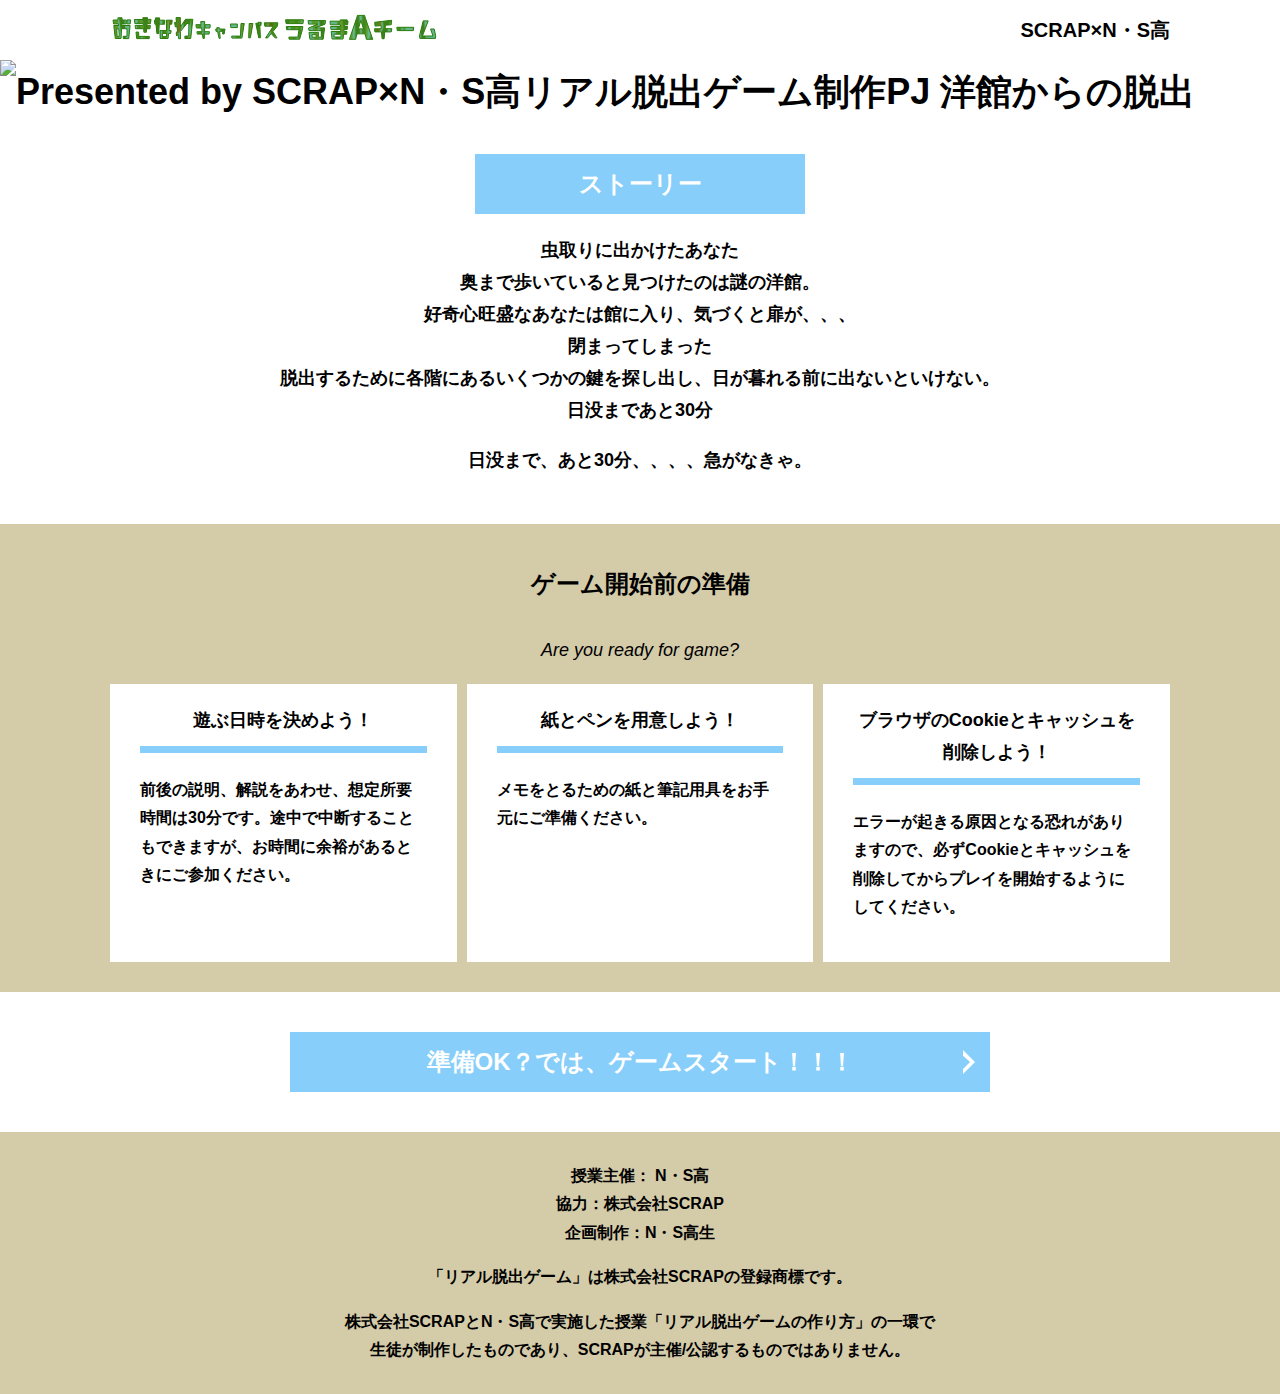
==== index.html @ fb6b9036 "Update index.html" ====
<!DOCTYPE html>
<html lang="ja">
<head>
  <meta charset="UTF-8">
  <meta http-equiv="X-UA-Compatible" content="IE=edge">
  <meta name="viewport" content="width=device-width, initial-scale=1.0">
  <title>洋館からの脱出 │ Project N</title>
  <link rel="stylesheet" href="assets/css/normalize.css">
  <link rel="stylesheet" href="assets/css/style.css">
</head>
<body>
  <svg width="0" height="0" class="hidden">
    <symbol xmlns="http://www.w3.org/2000/svg" viewBox="0 0 12.47 24.94" id="arrow" class="arrow_svg">
      <title>arrow</title>
      <polygon points="0 24.94 0 19.66 7.35 12.47 0 5.92 0 0 12.47 12.47 0 24.94"/>
    </symbol>
  </svg>
  <header class="header">
    <div class="container">
      <div class="header__logo"><img src="assets/images/logo.svg" alt="チームロゴ"></div>
      <div class="header__name">SCRAP×N・S高</div>
    </div>
  </header>
  <main class="main index-page">
    <!-- タイトルエリア　ここから -->
    <h1 class="main-title"><img src="assets/images/" alt="Presented by SCRAP×N・S高リアル脱出ゲーム制作PJ 洋館からの脱出"></h1>
    <!-- タイトルエリア　ここまで -->
    <section class="section section--story">
      <div class="container">
        <h2 class="section-title section-title--keycolor section-title--story">ストーリー</h2>
        <div class="story">
          <p class="text-center">虫取りに出かけたあなた<br>
            奥まで歩いていると見つけたのは謎の洋館。<br>
            好奇心旺盛なあなたは館に入り、気づくと扉が、、、<br>
            閉まってしまった<br>
            脱出するために各階にあるいくつかの鍵を探し出し、日が暮れる前に出ないといけない。<br>
            日没まであと30分　</p>
          
            <ul class="story__note">
         
          </div>
          <p class="text-center">日没まで、あと30分、、、、急がなきゃ。<br>           
        </div>
      </div>
    </section>
    <section class="section bg-color--gray">
      <div class="container">
        <h2 class="section-title">ゲーム開始前の準備</h2>
        <p class="font-eng text-center">Are you ready for game?</p>
        <!--
          class名"row"内のclass名"column"が横並びになります。
          改行する場合は以下のように追加してください。
          <div class="row">
            <div class="column">
              ～ 内容 ～
            </div>
          </div>
        -->
        <div class="row">
          <div class="column">
            <div class="card">
              <h3 class="card__title">遊ぶ日時を決めよう！</h3>
              <p class="card__content">前後の説明、解説をあわせ、想定所要時間は30分です。途中で中断することもできますが、お時間に余裕があるときにご参加ください。</p>
            </div>
          </div>
          <div class="column">
            <div class="card">
              <h3 class="card__title">紙とペンを用意しよう！</h3>
              <p class="card__content">メモをとるための紙と筆記用具をお手元にご準備ください。</p>
            </div>
          </div>
          <div class="column">
            <div class="card">
              <h3 class="card__title">ブラウザのCookieとキャッシュを<br>削除しよう！</h3>
              <p class="card__content">エラーが起きる原因となる恐れがありますので、必ずCookieとキャッシュを削除してからプレイを開始するようにしてください。</p>
          
            </div>
          </div>
        </div>
      </div>
    </section>
    <section class="section">
      <div class="container">
        <a class="btn" href="main.html">準備OK？では、ゲームスタート！！！<svg class="btn__arrow"><use xlink:href="#arrow"></use></svg></a>
      </div>
    </section>
  </main>
  <footer class="footer section bg-color--gray">
    <div class="container">
      <p class="text-center">授業主催： N・S高<br>協力：株式会社SCRAP<br>企画制作：N・S高生</p>
      <p class="text-center">「リアル脱出ゲーム」は株式会社SCRAPの登録商標です。</p>
      <p class="text-center">株式会社SCRAPとN・S高で実施した授業「リアル脱出ゲームの作り方」の一環で<br>生徒が制作したものであり、SCRAPが主催/公認するものではありません。</p>
    </div>
  </footer>
</body>
</html>
---- assets/css/style.css ----
@charset "UTF-8";
/****************************
 * 共通CSSのテンプレートです。
*****************************/
*,
*::before,
*::after {
  -webkit-box-sizing: border-box;
          box-sizing: border-box;
}

html {
  font-size: 18px;
  -webkit-box-sizing: border-box;
          box-sizing: border-box;
}

body {
  overflow-x: hidden;
  font-family: "游ゴシック体", "Yu Gothic", YuGothic, "ヒラギノ角ゴ Pro", "Hiragino Kaku Gothic Pro", "メイリオ", "Meiryo", sans-serif;
  font-size: 18px;
  line-height: 1.77778;
  font-weight: bold;
  text-decoration: none;
  border: none;
  list-style: none;
  color: #000;
  margin: 0;
}

img {
  width: 100%;
}

figure {
  margin: 0;
}

figcaption {
  margin-top: 30px;
  font-size: 14px;
}

@media screen and (max-width: 767px) {
  figcaption {
    font-size: 13px;
  }
}

input[type=text] {
  font-size: 18px;
  border: none;
  padding: 25px 35px;
  display: block;
  margin: 0 auto;
  max-width: 580px;
  width: 100%;
}

::-webkit-input-placeholder {
  color: #999;
}

:-ms-input-placeholder {
  color: #999;
}

::-ms-input-placeholder {
  color: #999;
}

::placeholder {
  color: #999;
}

button {
  cursor: pointer;
  display: block;
  border: none;
  margin: 0 auto;
  background-color: #00bfff
;
  color: #fff;
  width: 287px;
  height: 55px;
}

/*******************
* Layout
*******************/
.section {
  padding-top: 30px;
  padding-bottom: 30px;
}

.section--clear {
  /* ステージクリア画面 */
  position: fixed;
  display: none;
  /* 読み込み時に一瞬表示されるのを防ぐ */
  -webkit-box-pack: center;
      -ms-flex-pack: center;
          justify-content: center;
  -webkit-box-align: center;
      -ms-flex-align: center;
          align-items: center;
  top: 0;
  bottom: 0;
  left: 0;
  right: 0;
  z-index: 200;
}

.section--clear.isClear {
  display: -webkit-box;
  display: -ms-flexbox;
  display: flex;
}

.container {
  width: 1100px;
  padding-left: 20px;
  padding-right: 20px;
  margin: 0 auto;
}

@media screen and (max-width: 1100px) {
  .container {
    width: calc(100% - 40px);
  }
}

.row {
  display: -webkit-box;
  display: -ms-flexbox;
  display: flex;
  -ms-flex-line-pack: stretch;
      align-content: stretch;
  gap: 10px;
}

.row + .row {
  margin-top: 20px;
}

.column {
  width: 100%;
}

.card {
  background-color: #fff;
  margin-bottom: 20px;
  height: 100%;
}

.card__title {
  font-size: 18px;
  text-align: center;
  margin: 0;
  padding: 20px 30px;
  position: relative;
  cursor: pointer;
}

.card__content {
  -webkit-transition: all 0.3s;
  transition: all 0.3s;
  font-size: 16px;
  padding: 20px 30px;
  margin: 0;
  position: relative;
}

.card__content::before {
  display: block;
  content: '';
  width: calc(100% - 60px);
  height: 7px;
  background-color: #87cefa;
  position: absolute;
  top: -10px;
  left: 30px;
}

.hint-page .card {
  height: auto;
}

.hint-page .card__content {
  display: none;
  text-align: center;
}

.hint-page .card__arrow {
  position: absolute;
  top: calc(50% - 12px);
  right: 45px;
  -webkit-transform: rotate(90deg);
          transform: rotate(90deg);
  -webkit-transition: all 0.3s;
  transition: all 0.3s;
  fill: #009245;
  width: 12px;
  height: 24px;
}

.hint-page .card.is-open .card__content {
  display: block;
}

.hint-page .card.is-open .card__arrow {
  -webkit-transform: rotate(-90deg);
          transform: rotate(-90deg);
}

.box {
  padding: 35px 30px;
}

.youtube {
  position: relative;
  width: 100%;
  padding-top: 56.25%;
}

.youtube iframe {
  position: absolute;
  top: 0;
  left: 0;
  width: 100%;
  height: 100%;
}

.youtube__container {
  max-width: 800px;
  margin: 0 auto;
}

/*********************
* Color
*********************/
.bg-color--keycolor {
  background-color: #d4cba9;
}

.bg-color--subcolor {
}

.bg-color--gray {
  background-color: #d4cba9 ;
}

/*********************
* title
**********************/
.main-title {
  margin: 0;
}

.sub-title {
  text-align: center;
  font-size: 18px;
  line-height: 1.66667;
}

.sub-title__bg {
  background-color: #fcee21;
  padding-left: 1rem;
  padding-right: 1rem;
}

.section-title {
  font-size: 24px;
  line-height: 1.75;
  text-align: center;
  padding: 9px 20px;
  background-color: 色;
  margin: 0 -20px 20px -20px;
}

.section-title__stage {
  display: inline-block;
  margin-right: 2rem;
}

.section-title--keycolorlight {
  background-color:#d4cba9;
}

.section-title--keycolorlight .section-title__stage {
  color: #000;
}

.section-title--keycolor {
  background-color: #87cefa;
}

.section-title--story {
  width: 330px;
  margin: 0 auto 20px;
  color: #fff;
}

.section-title--border {
  position: relative;
  font-size: 30px;
  text-align: center;
  line-height: 1.06667;
  margin: 0;
  padding-bottom: 15px;
  color: #000;
}

.section-title--border::after {
  position: absolute;
  bottom: 0;
  left: calc(50% - 95px);
  display: block;
  content: '';
  background-color: #fff;
  height: 2.6px;
  width: 190px;
}

/******************
* text
******************/
.font-eng {
  font-style: italic;
  font-weight: normal;
}

/*************************
* Button
*************************/
.btn {
  display: block;
  text-decoration: none;
  cursor: pointer;
  background-color: #87cefa;
  color: #fff;
  font-size: 24px;
  line-height: 1.54167;
  text-align: center;
  padding: 11.5px;
  width: calc(100% - 40px);
  max-width: 700px;
  margin: 10px auto;
  position: relative;
}

.btn:hover {
  opacity: 0.7;
}

.btn__arrow {
  position: absolute;
  top: calc(50% - 12px);
  right: 15px;
  fill: #fff;
  width: 12px;
  height: 24px;
}

/****************
* header
*****************/
.header {
  background-color: #fff;
  height: 60px;
}

.header .container {
  display: -webkit-box;
  display: -ms-flexbox;
  display: flex;
  -webkit-box-pack: justify;
      -ms-flex-pack: justify;
          justify-content: space-between;
  -webkit-box-align: center;
      -ms-flex-align: center;
          align-items: center;
  height: 100%;
}

.header__logo {
  width: 330px;
  height: 42px;
}

.header__name {
  font-size: 20px;
  line-height: 1.1;
}

.footer {
  font-size: 16px;
}

.footer p:first-child {
  margin-top: 0;
}

.footer p:last-child {
  margin-bottom: 0;
}

/********************
* main
********************/
.story__note {
  margin: 0;
}

.story__note__outer {
  width: 860px;
  display: -webkit-box;
  display: -ms-flexbox;
  display: flex;
  padding: 20px;
  margin: 20px auto;
  -webkit-box-pack: center;
      -ms-flex-pack: center;
          justify-content: center;
}

@media screen and (max-width: 940px) {
  .story__note__outer {
    width: 100%;
  }
}

.stage-column__container + .stage-column__container {
  border-top: 2px solid #fff;
}

.answer {
  font-size: 18px;
  margin-bottom: 20px;
  line-height: 80px;
  word-spacing: 20px;
}

.err-message {
  color: #000;
  font-size: 18px;
  text-align: center;
}

.link-hint {
  text-align: center;
  display: block;
  margin-top: 20px;
  color: #000;
}

.clear-message {
  background-color: #fff;
  padding: 30px 30px 60px;
  position: relative;
}

.clear-message__title {
  position: relative;
  display: block;
  text-align: center;
  color: #000;
  font-size: 30px;
  padding-bottom: 10px;
  margin-bottom: 35px;
}

.clear-message__title::after {
  content: '';
  position: absolute;
  display: block;
  width: 183px;
  height: 2px;
  background-color: #fff;
  bottom: 0;
  left: calc(50% - (183px/2));
}

.clear-message__content {
  text-align: center;
}

.clear-message__btn {
  position: absolute;
  bottom: -30px;
  left: calc(50% - 144px);
  width: 288px;
  margin: 0;
}

/********************
* Utility
********************/
.text-center {
  text-align: center;
}

.text-left {
  text-align: left;
}

.text-right {
  text-align: right;
}

.hidden {
  display: none;
}
/*# sourceMappingURL=style.css.map */
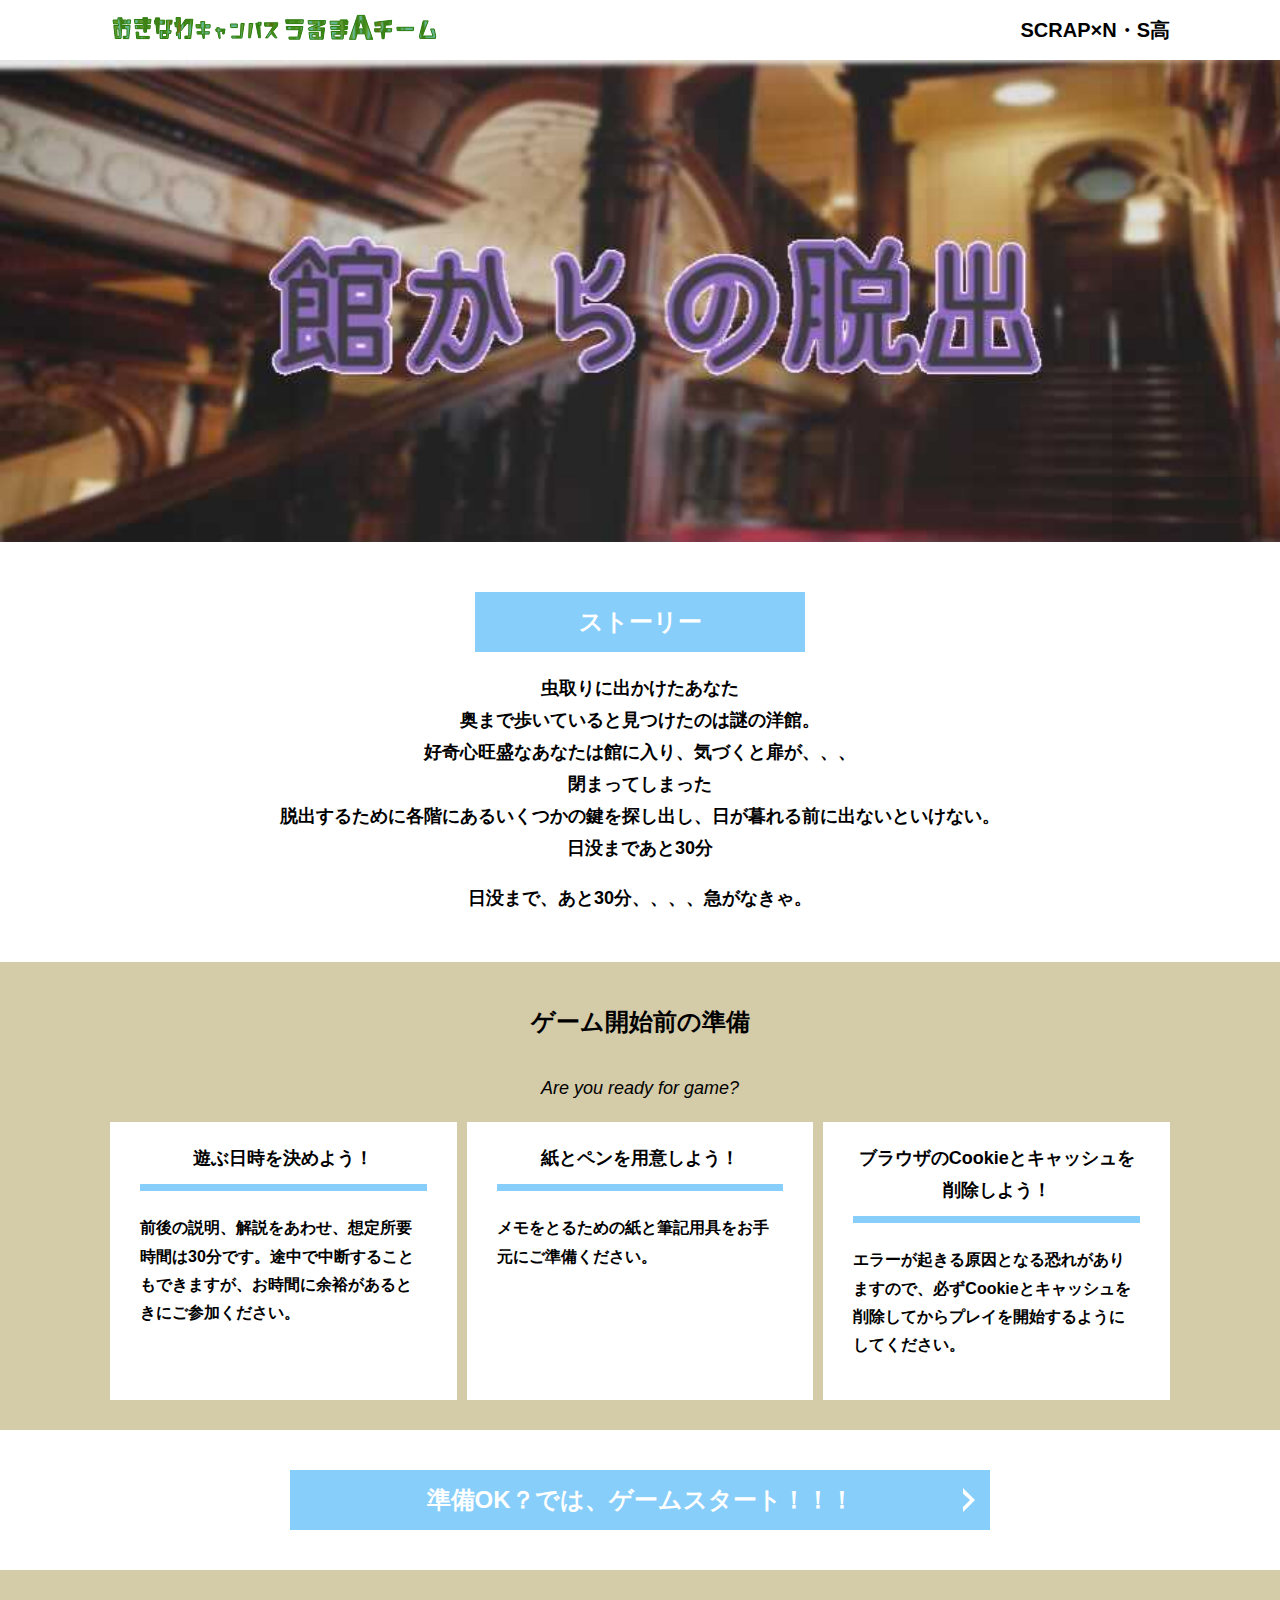
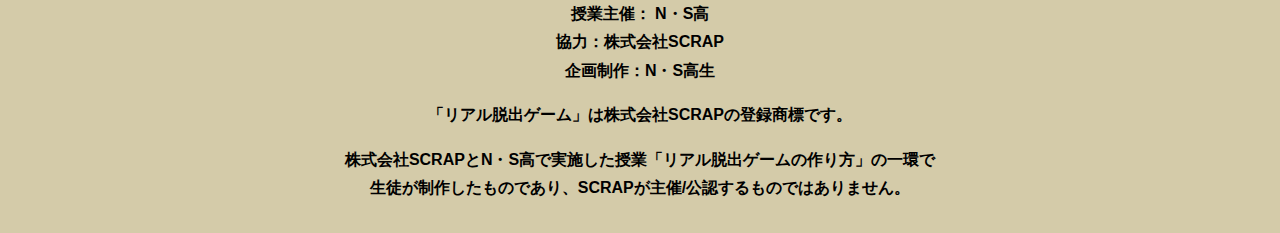
==== commit 9a308c0c: "Update index.html" ====
--- a/index.html
+++ b/index.html
@@ -23,7 +23,7 @@
   </header>
   <main class="main index-page">
     <!-- タイトルエリア　ここから -->
-    <h1 class="main-title"><img src="assets/images/" alt="Presented by SCRAP×N・S高リアル脱出ゲーム制作PJ 洋館からの脱出"></h1>
+    <h1 class="main-title"><img src="assets/images/ios__________.jpeg" alt="Presented by SCRAP×N・S高リアル脱出ゲーム制作PJ 洋館からの脱出"></h1>
     <!-- タイトルエリア　ここまで -->
     <section class="section section--story">
       <div class="container">
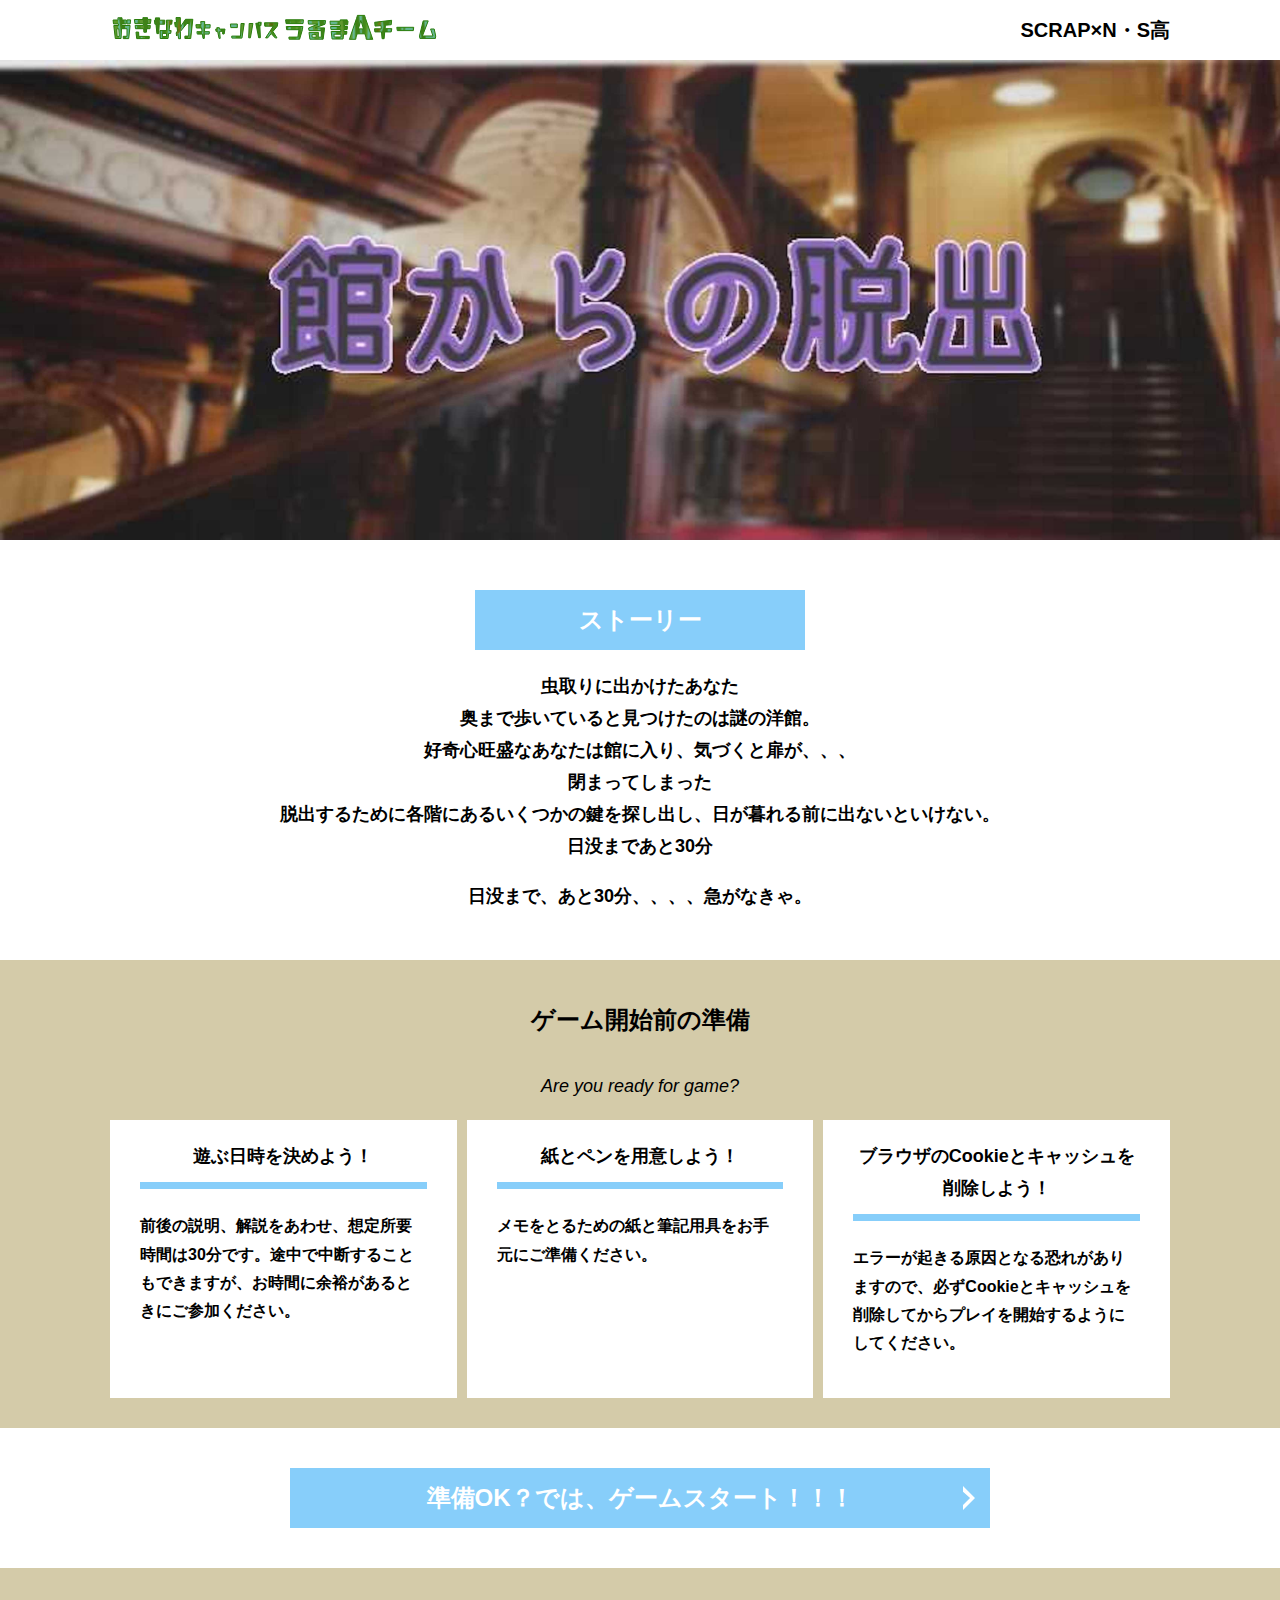
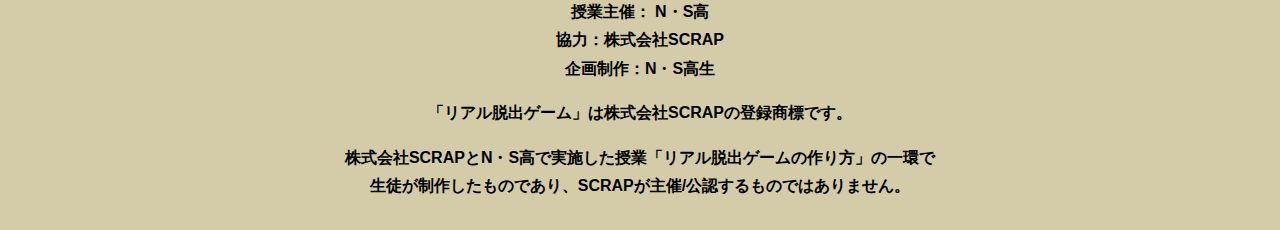
==== commit 622a5afb: "Update index.html" ====
--- a/index.html
+++ b/index.html
@@ -23,7 +23,7 @@
   </header>
   <main class="main index-page">
     <!-- タイトルエリア　ここから -->
-    <h1 class="main-title"><img src="assets/images/ios__________.jpeg" alt="Presented by SCRAP×N・S高リアル脱出ゲーム制作PJ 洋館からの脱出"></h1>
+    <h1 class="main-title"><img src="assets/images/ホーム画面.jpeg" alt="Presented by SCRAP×N・S高リアル脱出ゲーム制作PJ 洋館からの脱出"></h1>
     <!-- タイトルエリア　ここまで -->
     <section class="section section--story">
       <div class="container">
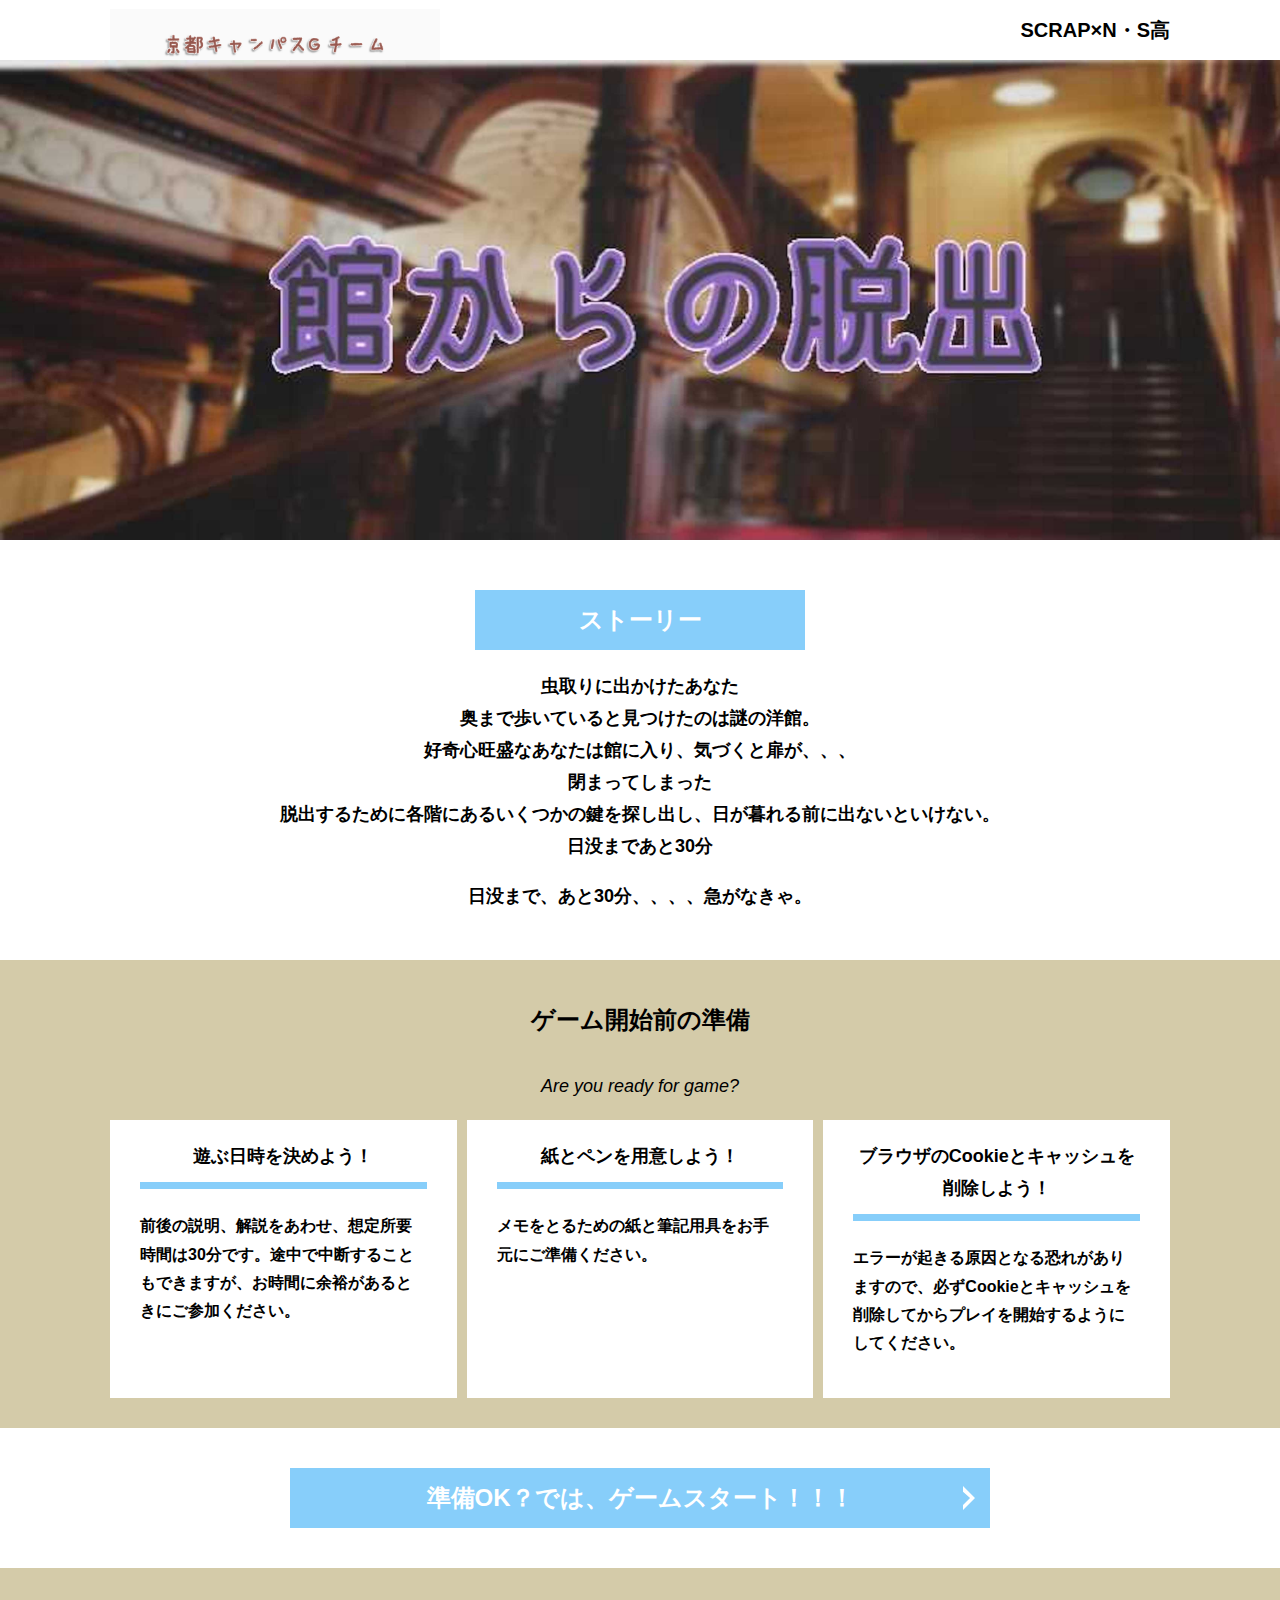
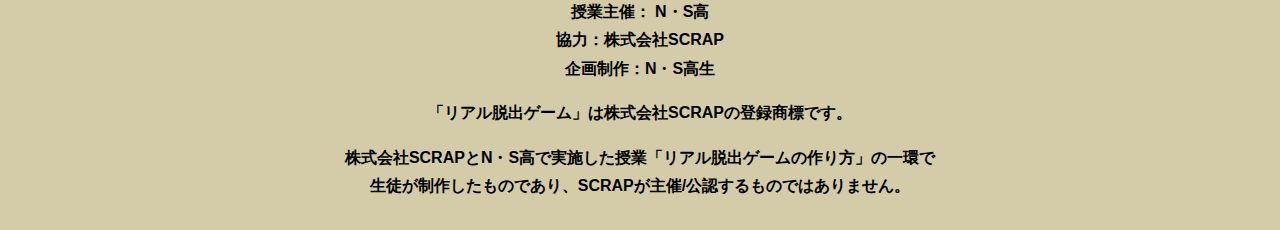
==== commit 7770dbbd: "Update index.html" ====
--- a/index.html
+++ b/index.html
@@ -17,7 +17,7 @@
   </svg>
   <header class="header">
     <div class="container">
-      <div class="header__logo"><img src="assets/images/logo.svg" alt="チームロゴ"></div>
+      <div class="header__logo"><img src="assets/images/チームロゴ.png" alt="チームロゴ"></div>
       <div class="header__name">SCRAP×N・S高</div>
     </div>
   </header>
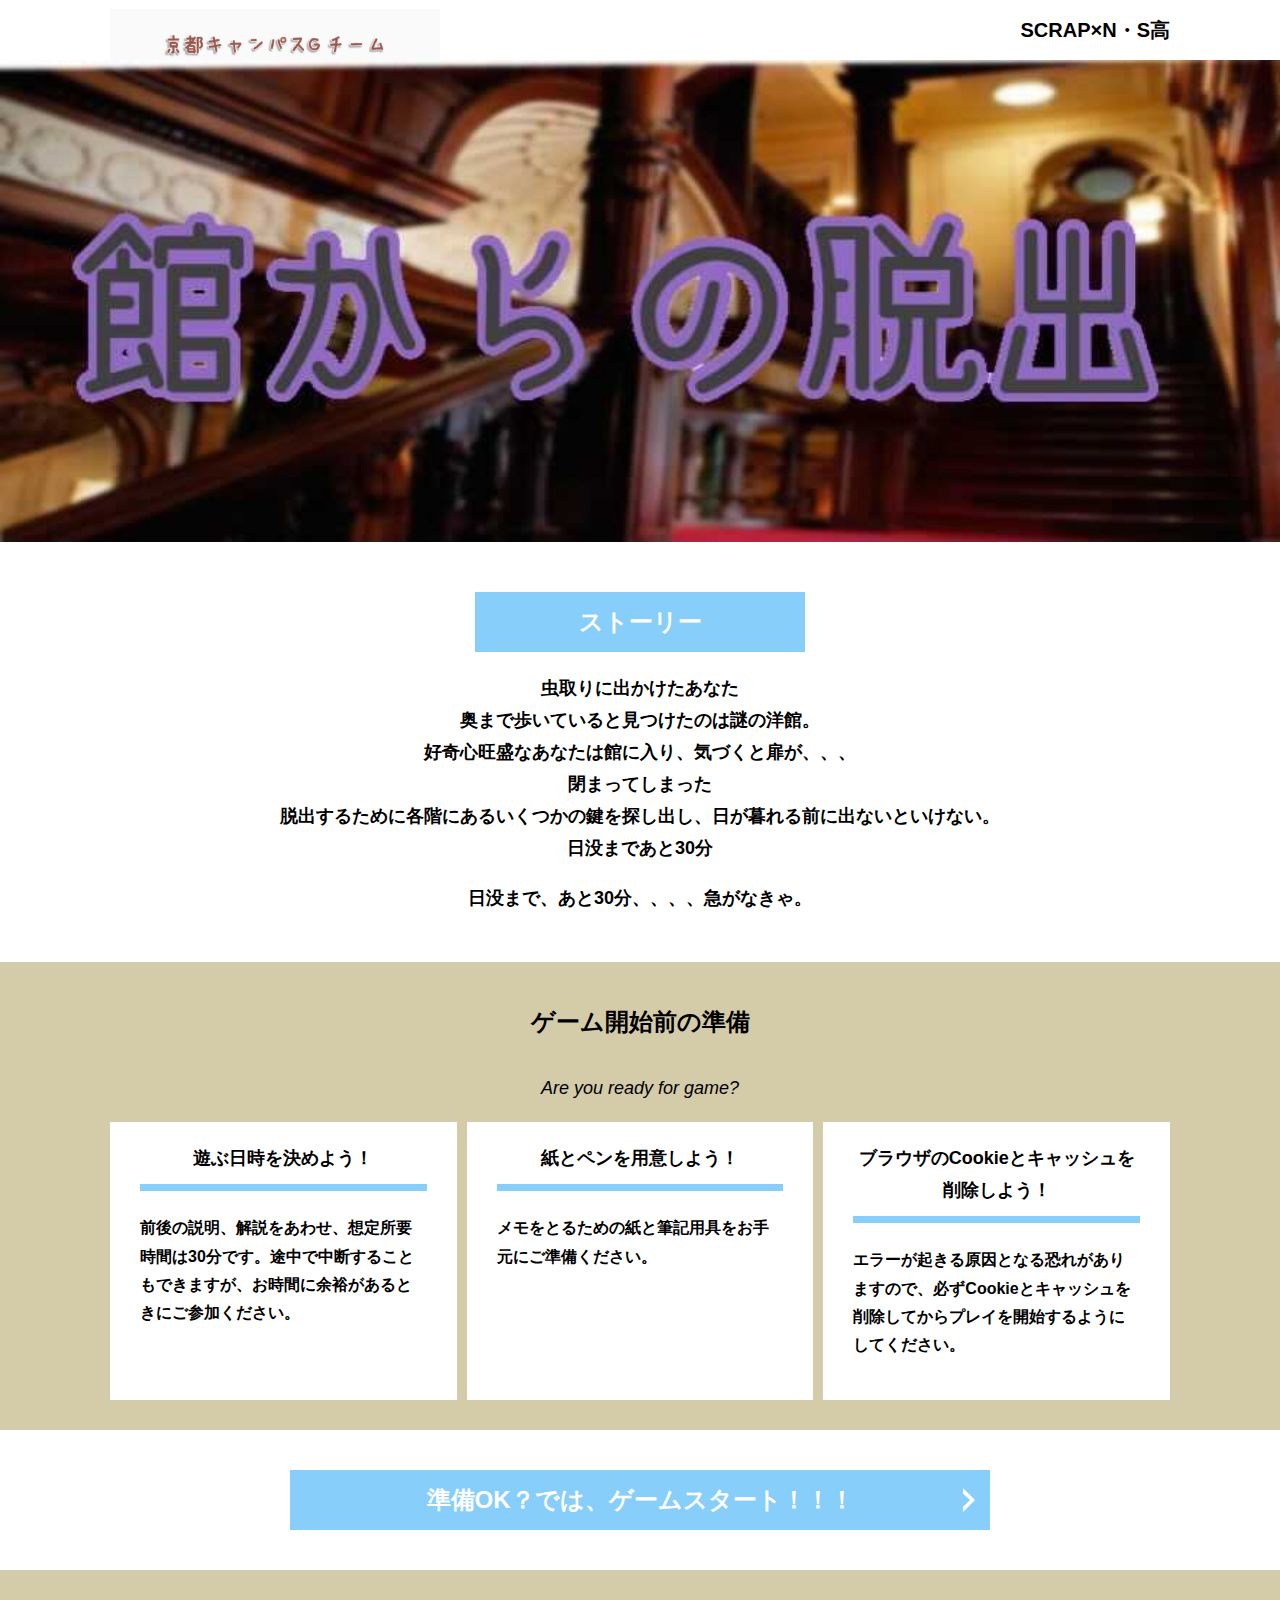
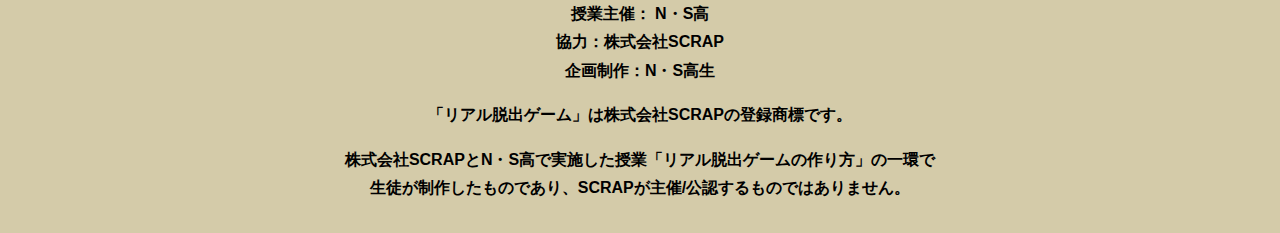
==== commit a2a8db89: "Update index.html" ====
--- a/index.html
+++ b/index.html
@@ -23,7 +23,7 @@
   </header>
   <main class="main index-page">
     <!-- タイトルエリア　ここから -->
-    <h1 class="main-title"><img src="assets/images/ホーム画面.jpeg" alt="Presented by SCRAP×N・S高リアル脱出ゲーム制作PJ 洋館からの脱出"></h1>
+    <h1 class="main-title"><img src="assets/images/ホーム画面2.jpeg" alt="Presented by SCRAP×N・S高リアル脱出ゲーム制作PJ 洋館からの脱出"></h1>
     <!-- タイトルエリア　ここまで -->
     <section class="section section--story">
       <div class="container">
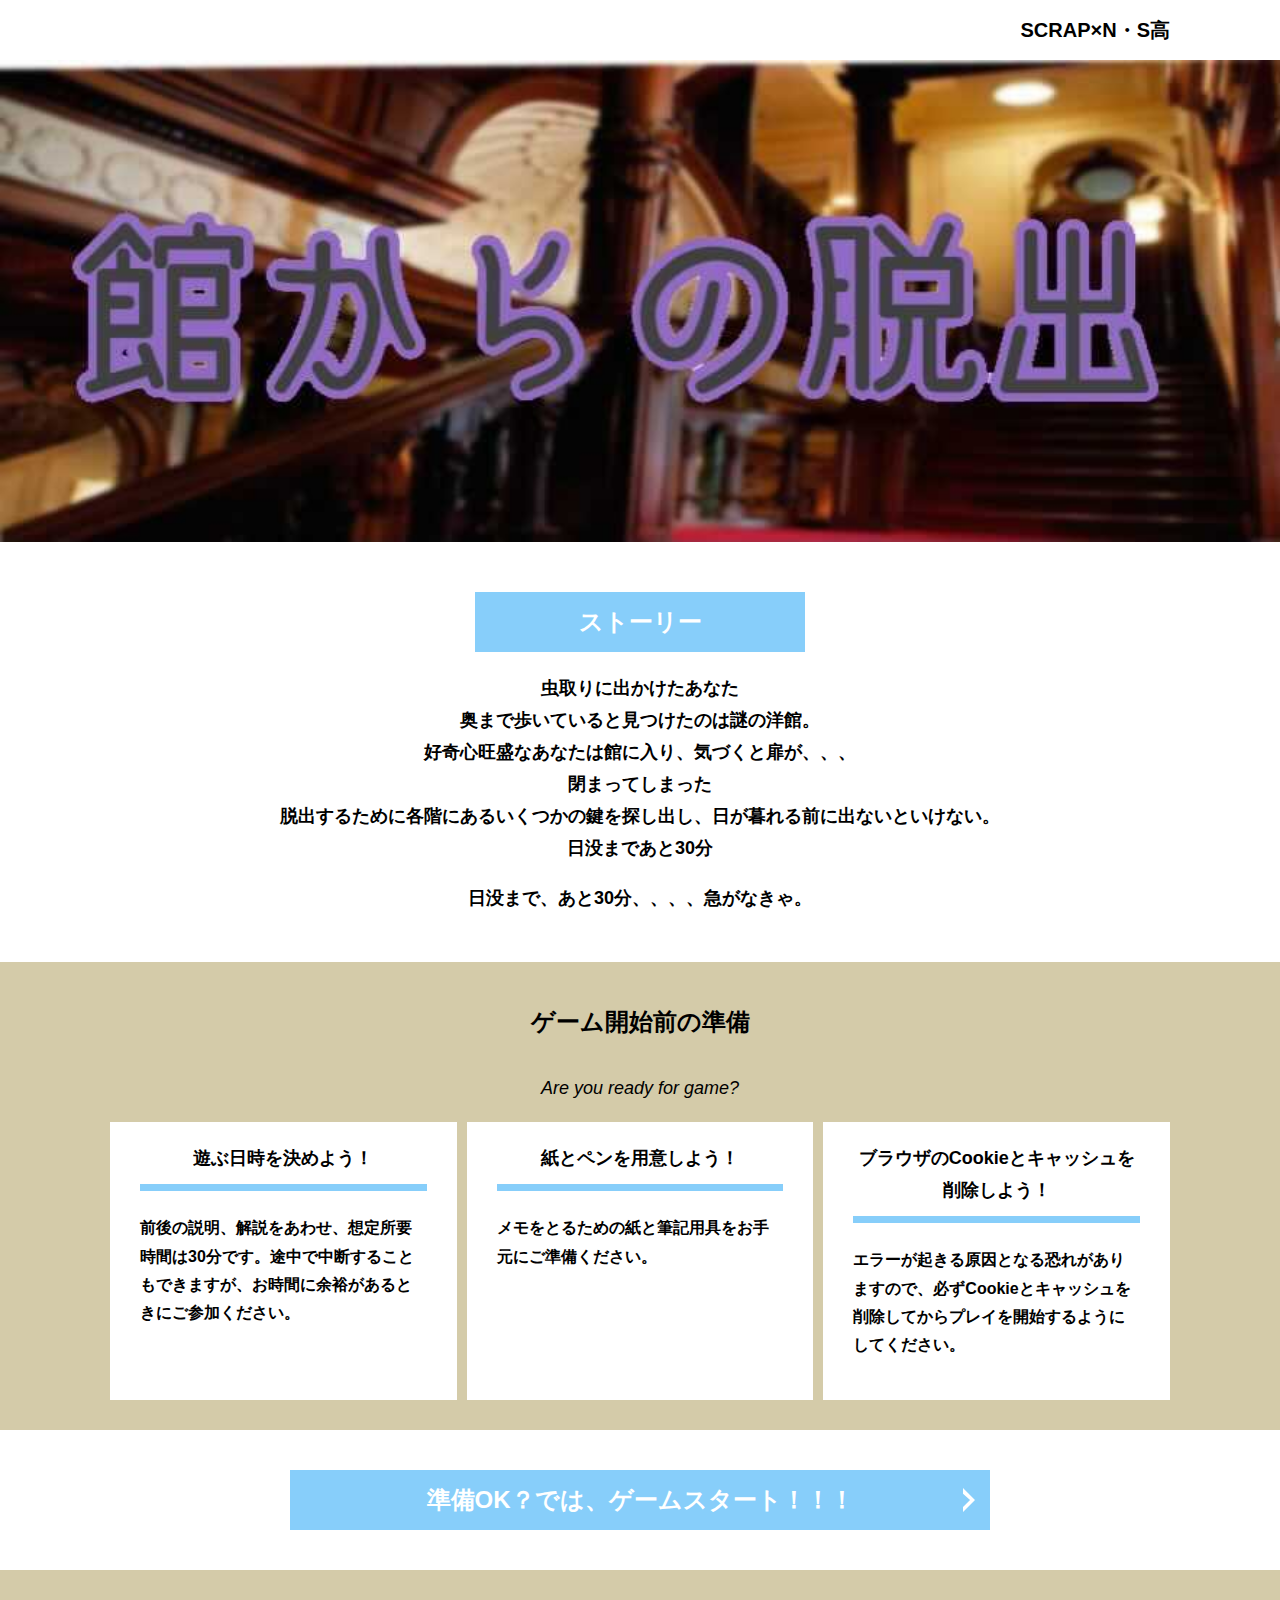
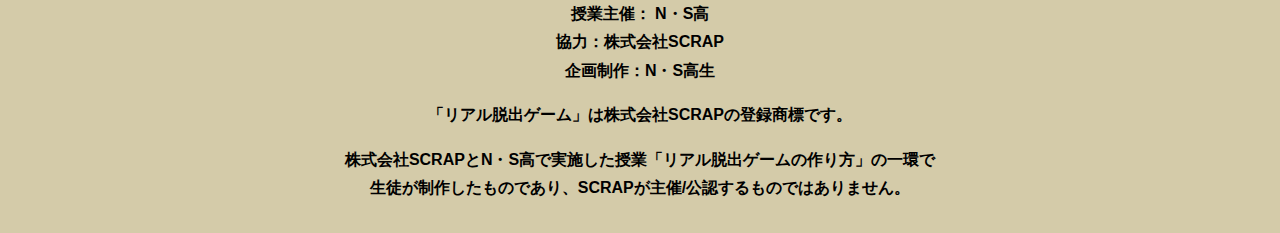
==== commit 7a0a07be: "Update index.html" ====
--- a/index.html
+++ b/index.html
@@ -17,7 +17,7 @@
   </svg>
   <header class="header">
     <div class="container">
-      <div class="header__logo"><img src="assets/images/チームロゴ.png" alt="チームロゴ"></div>
+      <div class="header__logo"><img src="assets/images/ロゴ.png" alt="チームロゴ"></div>
       <div class="header__name">SCRAP×N・S高</div>
     </div>
   </header>
--- a/assets/css/style.css
+++ b/assets/css/style.css
@@ -244,6 +244,7 @@
 }
 
 .bg-color--subcolor {
+  background-color: #d4cba9;
 }
 
 .bg-color--gray {
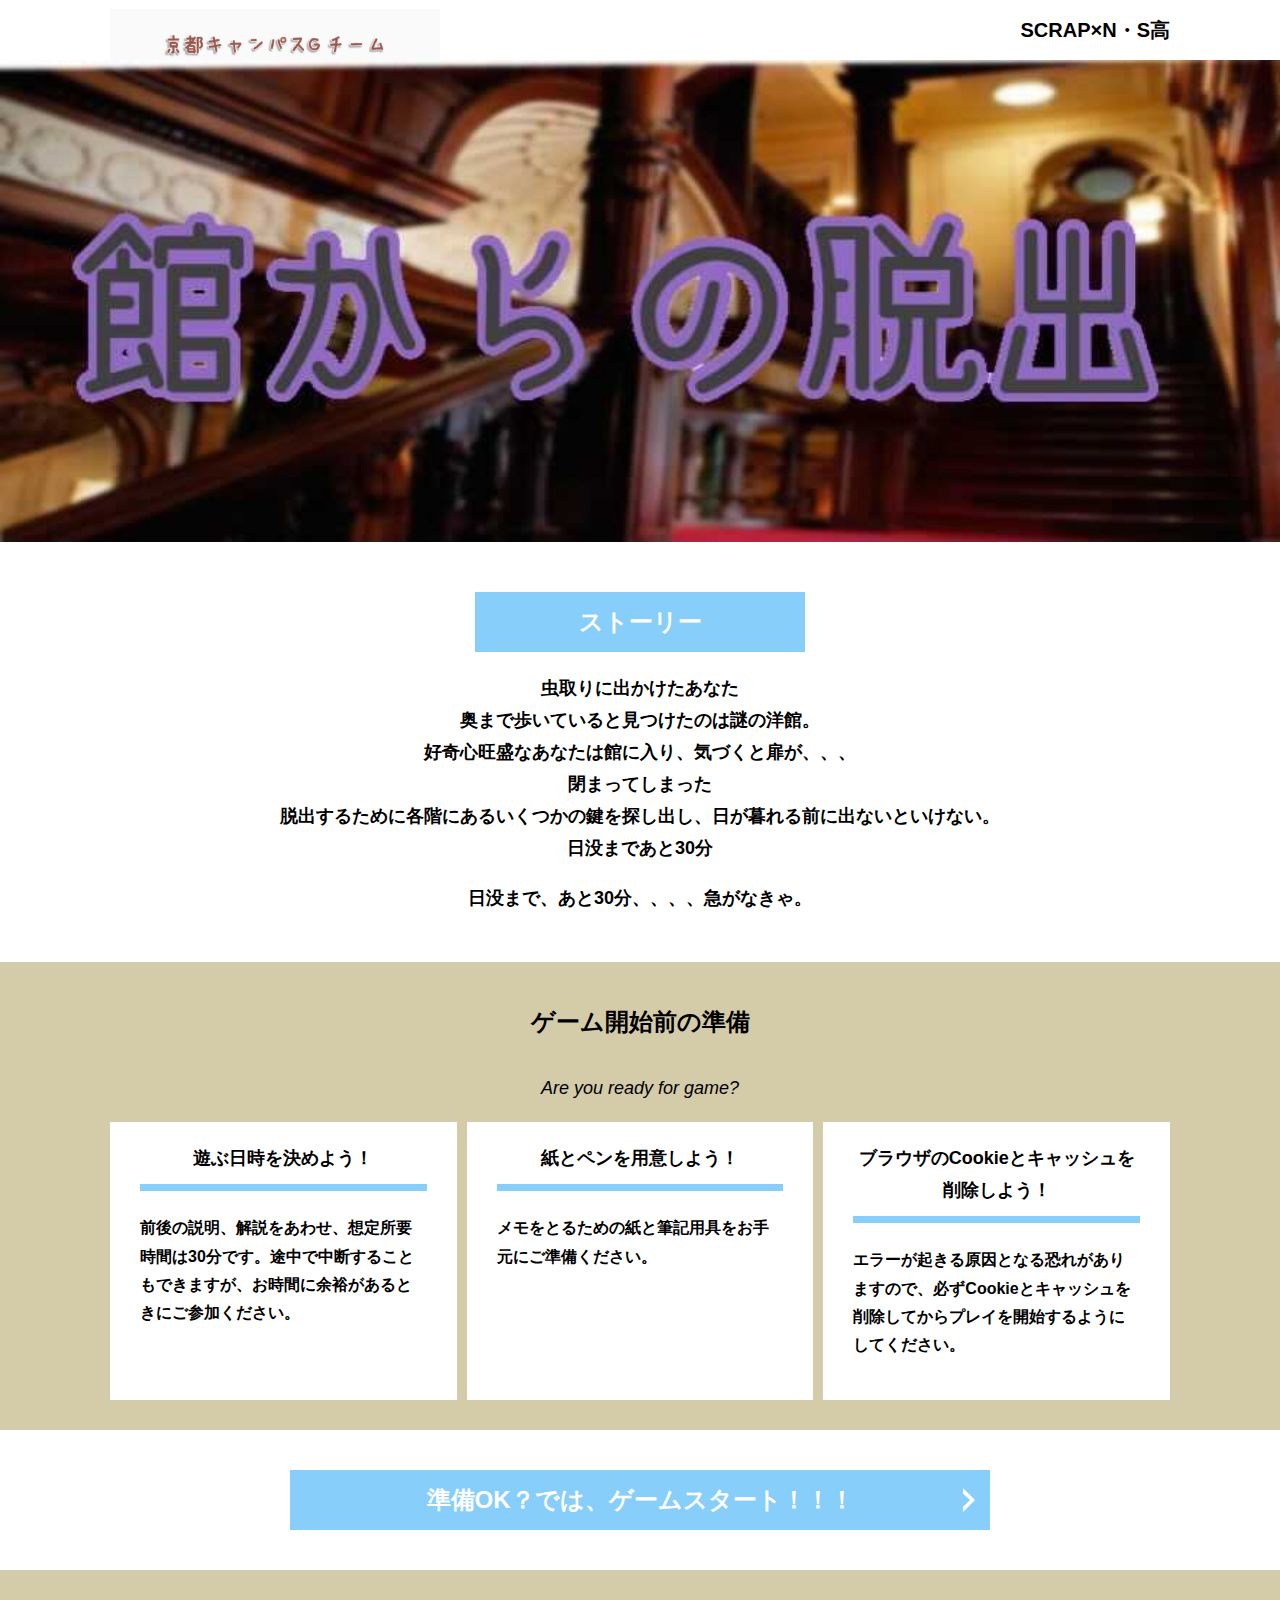
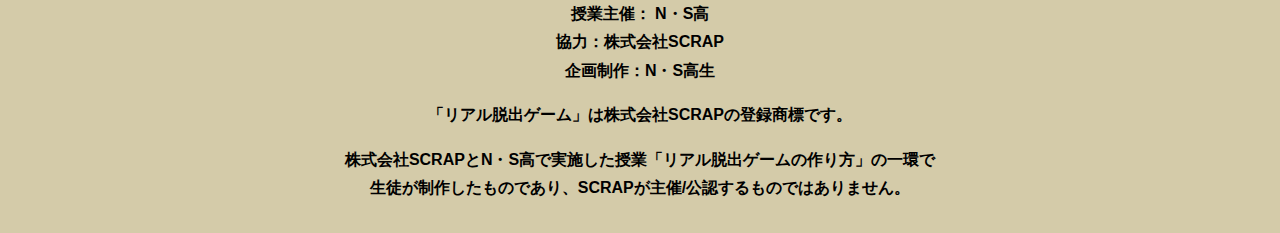
==== commit 811045bc: "Update index.html" ====
--- a/index.html
+++ b/index.html
@@ -17,7 +17,7 @@
   </svg>
   <header class="header">
     <div class="container">
-      <div class="header__logo"><img src="assets/images/ロゴ.png" alt="チームロゴ"></div>
+      <div class="header__logo"><img src="assets/images/チームロゴ.png" alt="チームロゴ"></div>
       <div class="header__name">SCRAP×N・S高</div>
     </div>
   </header>
